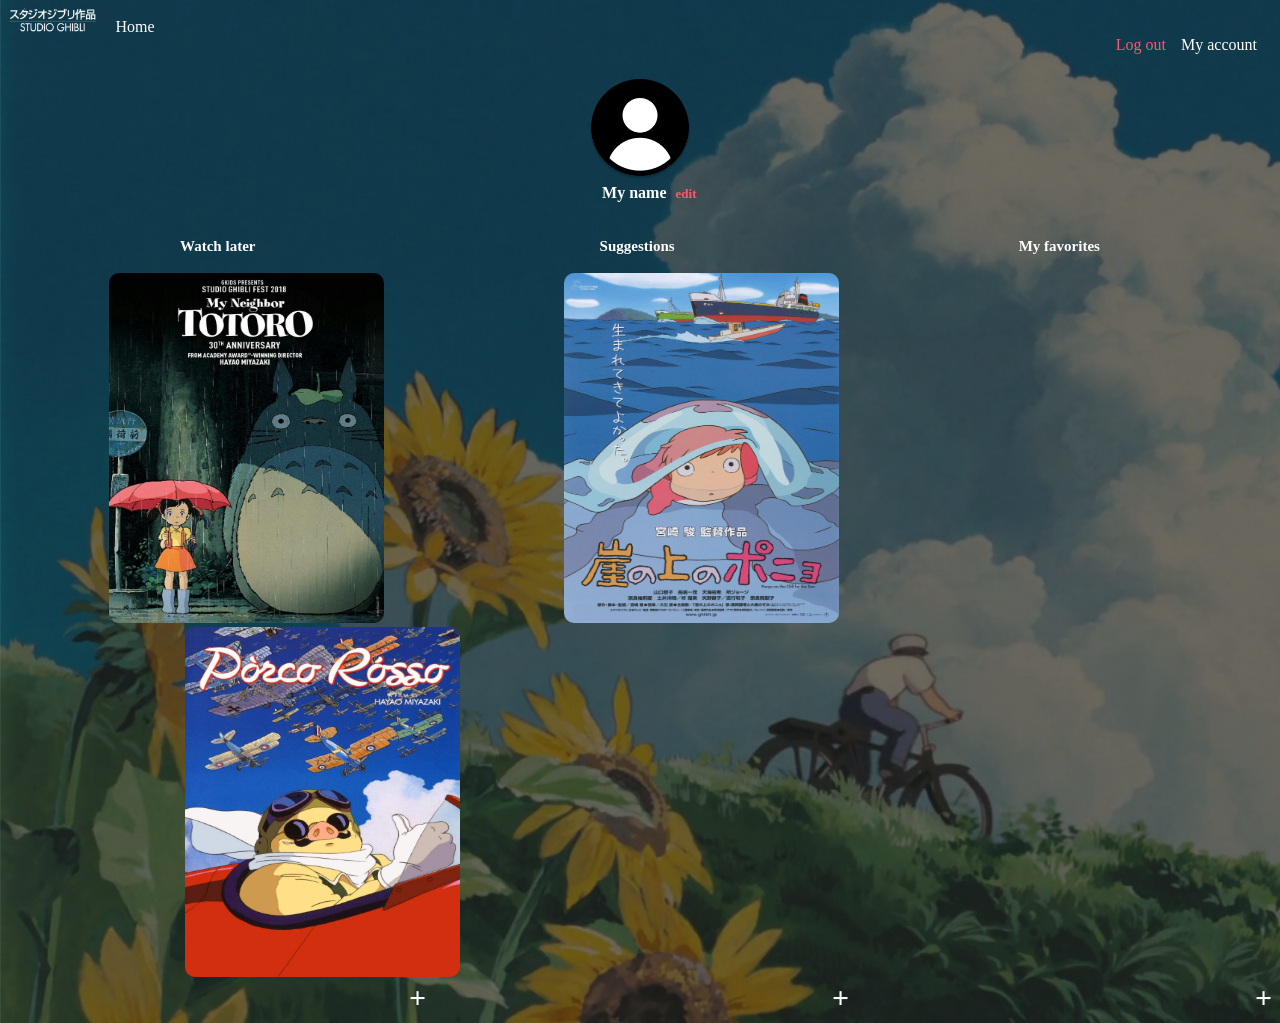
==== account.html @ 4ecbd543 "first commit" ====
<!DOCTYPE html>
<html lang="en">
<head>
    <link href="./style5.css" rel="stylesheet"/>
    <meta charset="UTF-8">
    <meta http-equiv="X-UA-Compatible" content="IE=edge">
    <meta name="viewport" content="width=device-width, initial-scale=1.0">
    <title>Studio Ghibli</title>
    <link rel="shortcut icon" href="https://images-wixmp-ed30a86b8c4ca887773594c2.wixmp.com/f/ba6eb16e-7880-45c2-8b26-10db799d9085/d8b80js-2dfedb77-dcb9-42c2-b1c9-241d0bc91866.png/v1/fill/w_300,h_300,strp/studio_ghibli_logo_pixel_art_by_beausaur_d8b80js-fullview.png?token=eyJ0eXAiOiJKV1QiLCJhbGciOiJIUzI1NiJ9.[base64].PvBO7xf9sCgTfSQOqEAGgCrZKlxvJra0-Omxj0ym5Ps">
</head>
<body>
    <img src="web/image 21.png" class="image">
    <a href class="home">Home</button>
    <div class="left">
        <a href= "./landing.html" class="logout">Log out</a>
        <a href class="myaccount">My account</a>
    </div>
    <img src="web/image 17.png" class="image2">
    <br>
    <b><label class="name">My name</label></b>
    <b><a href class="edit">edit</label></b>
    <br><br><br>
    <div class="titles">
        <b><label>Watch later</label></b>
        <b><label>Suggestions</label></b>
        <b><label>My favorites</label></b>
    </div>
    <br>
    <div class="movies" >
        <img src="web/p1.jpg" class="watch" >
        <img src="web/p2.jpg" class="watch2">
        <img src="web/p4.jpg" class="watch3">
    </div>
    <div class="plus">
        <b><a href="./watchlater.html" class="button">+</a></b>
        <b><a href="./watchlater.html" class="button">+</a></b>
        <b><a href="./watchlater.html" class="button">+</a></b>
    </div>
</body>
</html>
---- style5.css ----
body{
    background-image: url(web/wal6\ listo.png);
    background-size: cover;
}

.image{
    width: 7%;
}

.home{
    font-family:'Trebuchet MS';
    color: white;
    margin-left: 15px;
    text-decoration: none;
}

.left{
    display: flex;
    justify-content: flex-end;
}

.logout{
    font-family:'Trebuchet MS';
    color: #F85C6A;
    margin-right: 15px;
    text-decoration: none;
}

.myaccount{
    font-family:'Trebuchet MS';
    color: white;
    margin-right: 15px;
    text-decoration: none;
}

.image2{
    width: 8%;
    margin-left: 46%;
    margin-top: 2%;
}

.name{
    font-family:'Trebuchet MS';
    color: white;
    margin-left: 47%;
}

.edit{
    font-family:'Trebuchet MS';
    color: #F85C6A;
    margin-left: 5px;
    font-size: small;
    text-decoration: none;
}

.titles{
    font-family:'Trebuchet MS';
    color: white;
    font-size: 15px;
    display: flex;
    justify-content: space-around;
    flex-direction: row;
}

.watch{
    width: 275px;
    height: 350px;
    border-radius: 10px;
    margin-left: 8%;
}

.watch2{
    width: 275px;
    height: 350px;
    border-radius: 10px;
    margin-left: 14%;
}

.watch3{
    width: 275px;
    height: 350px;
    border-radius: 10px;
    margin-left: 14%;
}

.plus{
    display: flex;
    justify-content: space-between;
    margin-left: -10px;
}

.button{
    color: white;
    border: white;
    border-radius: 100px;
    font-size: 30px;
    width: 2.4%;
    border: none;
    text-decoration: none;
}
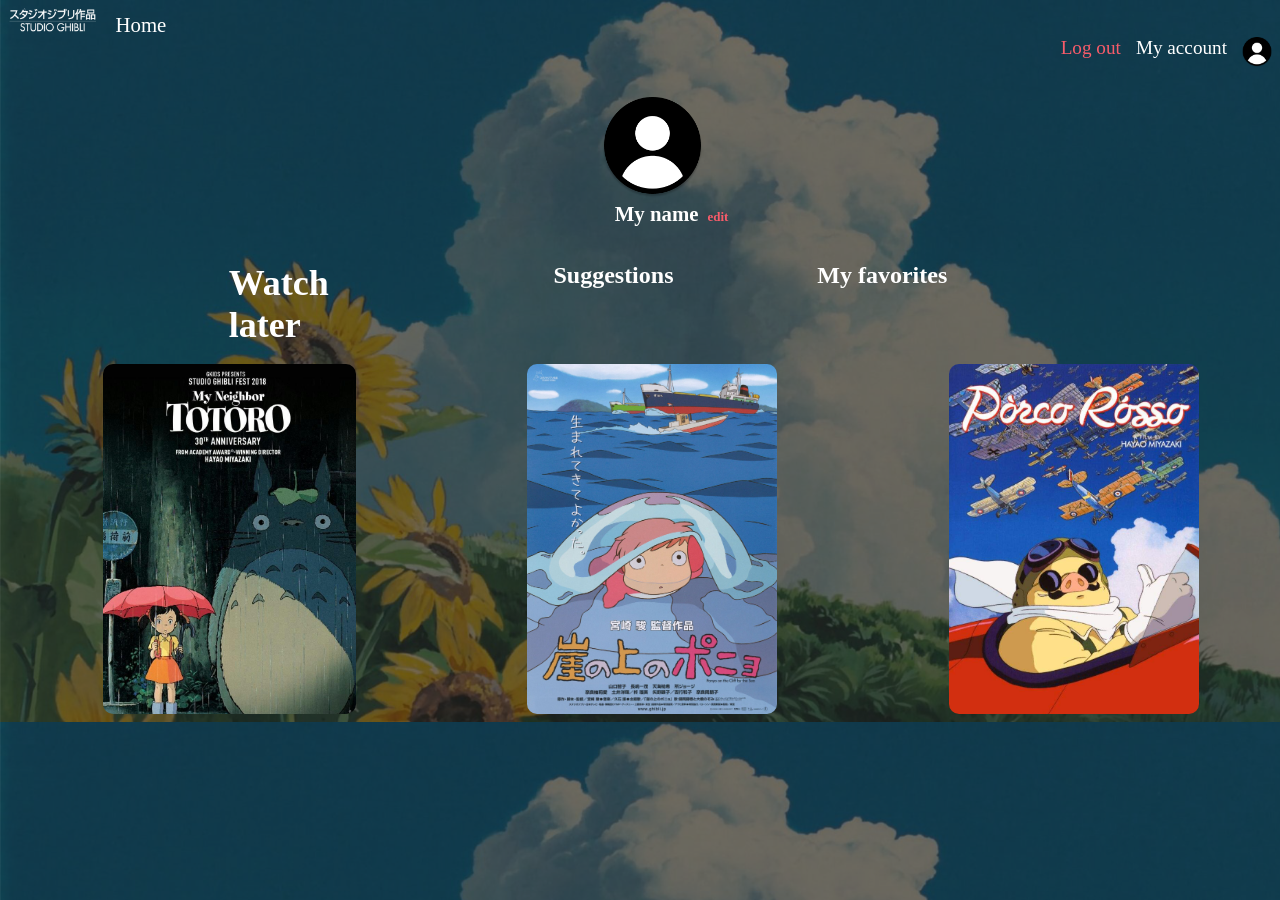
==== commit 34259fa9: "Add files via upload" ====
--- a/account.html
+++ b/account.html
@@ -1,40 +1,37 @@
-<!DOCTYPE html>
-<html lang="en">
-<head>
-    <link href="./style5.css" rel="stylesheet"/>
-    <meta charset="UTF-8">
-    <meta http-equiv="X-UA-Compatible" content="IE=edge">
-    <meta name="viewport" content="width=device-width, initial-scale=1.0">
-    <title>Studio Ghibli</title>
-    <link rel="shortcut icon" href="https://images-wixmp-ed30a86b8c4ca887773594c2.wixmp.com/f/ba6eb16e-7880-45c2-8b26-10db799d9085/d8b80js-2dfedb77-dcb9-42c2-b1c9-241d0bc91866.png/v1/fill/w_300,h_300,strp/studio_ghibli_logo_pixel_art_by_beausaur_d8b80js-fullview.png?token=eyJ0eXAiOiJKV1QiLCJhbGciOiJIUzI1NiJ9.[base64].PvBO7xf9sCgTfSQOqEAGgCrZKlxvJra0-Omxj0ym5Ps">
-</head>
-<body>
-    <img src="web/image 21.png" class="image">
-    <a href class="home">Home</button>
-    <div class="left">
-        <a href= "./landing.html" class="logout">Log out</a>
-        <a href class="myaccount">My account</a>
-    </div>
-    <img src="web/image 17.png" class="image2">
-    <br>
-    <b><label class="name">My name</label></b>
-    <b><a href class="edit">edit</label></b>
-    <br><br><br>
-    <div class="titles">
-        <b><label>Watch later</label></b>
-        <b><label>Suggestions</label></b>
-        <b><label>My favorites</label></b>
-    </div>
-    <br>
-    <div class="movies" >
-        <img src="web/p1.jpg" class="watch" >
-        <img src="web/p2.jpg" class="watch2">
-        <img src="web/p4.jpg" class="watch3">
-    </div>
-    <div class="plus">
-        <b><a href="./watchlater.html" class="button">+</a></b>
-        <b><a href="./watchlater.html" class="button">+</a></b>
-        <b><a href="./watchlater.html" class="button">+</a></b>
-    </div>
-</body>
+<!DOCTYPE html>
+<html lang="en">
+<head>
+    <link href="./style5.css" rel="stylesheet"/>
+    <meta charset="UTF-8">
+    <meta http-equiv="X-UA-Compatible" content="IE=edge">
+    <meta name="viewport" content="width=device-width, initial-scale=1.0">
+    <title>Studio Ghibli</title>
+    <link rel="shortcut icon" href="https://images-wixmp-ed30a86b8c4ca887773594c2.wixmp.com/f/ba6eb16e-7880-45c2-8b26-10db799d9085/d8b80js-2dfedb77-dcb9-42c2-b1c9-241d0bc91866.png/v1/fill/w_300,h_300,strp/studio_ghibli_logo_pixel_art_by_beausaur_d8b80js-fullview.png?token=eyJ0eXAiOiJKV1QiLCJhbGciOiJIUzI1NiJ9.[base64].PvBO7xf9sCgTfSQOqEAGgCrZKlxvJra0-Omxj0ym5Ps">
+</head>
+<body>
+    
+    <img src="web/image 21.png" class="image">
+    <a href="/home.html" class="home">Home</button>
+    <div class="left">
+        <a href= "./index.html" class="logout">Log out</a>
+        <a href class="myaccount">My account</a>
+        <img src="web/image 17.png" class="image23">
+    </div>
+    <img src="web/image 17.png" class="image2">
+    <br>
+    <b><label class="name">My name</label></b>
+    <b><a href class="edit">edit</label></b>
+    <br><br><br>
+
+    <div class="titles">
+        <b><a style="text-decoration:none" href="/watchlater.html" class="titles">Watch later</a></b>
+        <b><label>Suggestions</label></b>
+        <b><label>My favorites</label></b>
+    </div>
+    <br>
+    <div id="movies" >
+
+    </div>
+</body>
+<script src="./script5.js"></script>
 </html>
--- a/style5.css
+++ b/style5.css
@@ -1,100 +1,114 @@
-body{
-    background-image: url(web/wal6\ listo.png);
-    background-size: cover;
-}
-
-.image{
-    width: 7%;
-}
-
-.home{
-    font-family:'Trebuchet MS';
-    color: white;
-    margin-left: 15px;
-    text-decoration: none;
-}
-
-.left{
-    display: flex;
-    justify-content: flex-end;
-}
-
-.logout{
-    font-family:'Trebuchet MS';
-    color: #F85C6A;
-    margin-right: 15px;
-    text-decoration: none;
-}
-
-.myaccount{
-    font-family:'Trebuchet MS';
-    color: white;
-    margin-right: 15px;
-    text-decoration: none;
-}
-
-.image2{
-    width: 8%;
-    margin-left: 46%;
-    margin-top: 2%;
-}
-
-.name{
-    font-family:'Trebuchet MS';
-    color: white;
-    margin-left: 47%;
-}
-
-.edit{
-    font-family:'Trebuchet MS';
-    color: #F85C6A;
-    margin-left: 5px;
-    font-size: small;
-    text-decoration: none;
-}
-
-.titles{
-    font-family:'Trebuchet MS';
-    color: white;
-    font-size: 15px;
-    display: flex;
-    justify-content: space-around;
-    flex-direction: row;
-}
-
-.watch{
-    width: 275px;
-    height: 350px;
-    border-radius: 10px;
-    margin-left: 8%;
-}
-
-.watch2{
-    width: 275px;
-    height: 350px;
-    border-radius: 10px;
-    margin-left: 14%;
-}
-
-.watch3{
-    width: 275px;
-    height: 350px;
-    border-radius: 10px;
-    margin-left: 14%;
-}
-
-.plus{
-    display: flex;
-    justify-content: space-between;
-    margin-left: -10px;
-}
-
-.button{
-    color: white;
-    border: white;
-    border-radius: 100px;
-    font-size: 30px;
-    width: 2.4%;
-    border: none;
-    text-decoration: none;
-}   +body{
+    background-image: url(web/wal6\ listo.png);
+    background-size: cover;
+}
+
+.image{
+    width: 7%;
+}
+
+.home{
+    font-family:'Trebuchet MS';
+    color: white;
+    margin-left: 15px;
+    text-decoration: none;
+    font-size: 1.3em;
+}
+
+.cont{
+    margin-left: 40px;
+}
+.left{
+    display: flex;
+    justify-content: flex-end;
+    margin-bottom: 5px;
+}
+
+.logout{
+    font-family:'Trebuchet MS';
+    color: #F85C6A;
+    margin-right: 15px;
+    text-decoration: none;
+    font-size: 1.2em;
+}
+
+.myaccount{
+    font-family:'Trebuchet MS';
+    color: white;
+    margin-right: 15px;
+    text-decoration: none;
+    font-size: 1.2em;
+}
+
+.image2{
+    width: 8%;
+    margin-left: 47%;
+    margin-top: 2%;
+
+}
+
+.image23{
+    width: 30px;
+
+}
+
+.name{
+    font-family:'Trebuchet MS';
+    color: white;
+    margin-left: 48%;
+    font-size: 1.3em;
+}
+
+.edit{
+    font-family:'Trebuchet MS';
+    color: #F85C6A;
+    margin-left: 5px;
+    font-size: small;
+    text-decoration: none;
+}
+
+.titles{
+    font-family:'Trebuchet MS';
+    color: white;
+    font-size: 1.5em;
+    display: flex;
+    justify-content: space-around;
+    flex-direction: row;
+    width: 80%;
+    padding-left: -10%;
+    padding-right: 10%;
+}
+#movies{
+    display: flex;
+    justify-content: space-around;
+
+}
+
+#watch1{
+    width: 275px;
+    height: 350px;
+    border-radius: 10px;
+    margin-left: 8%;
+    background-image: url(web/p1.jpg);
+    background-size: cover;
+}
+
+#watch2{
+    width: 275px;
+    height: 350px;
+    border-radius: 10px;
+    margin-left: 9%;
+    background-image: url(web/p2.jpg);
+    background-size: cover;
+
+}
+
+#watch3{
+    width: 275px;
+    height: 350px;
+    border-radius: 10px;
+    margin-left: 9%;
+    background-image: url(web/p4.jpg);
+    background-size: cover;
+
+}
